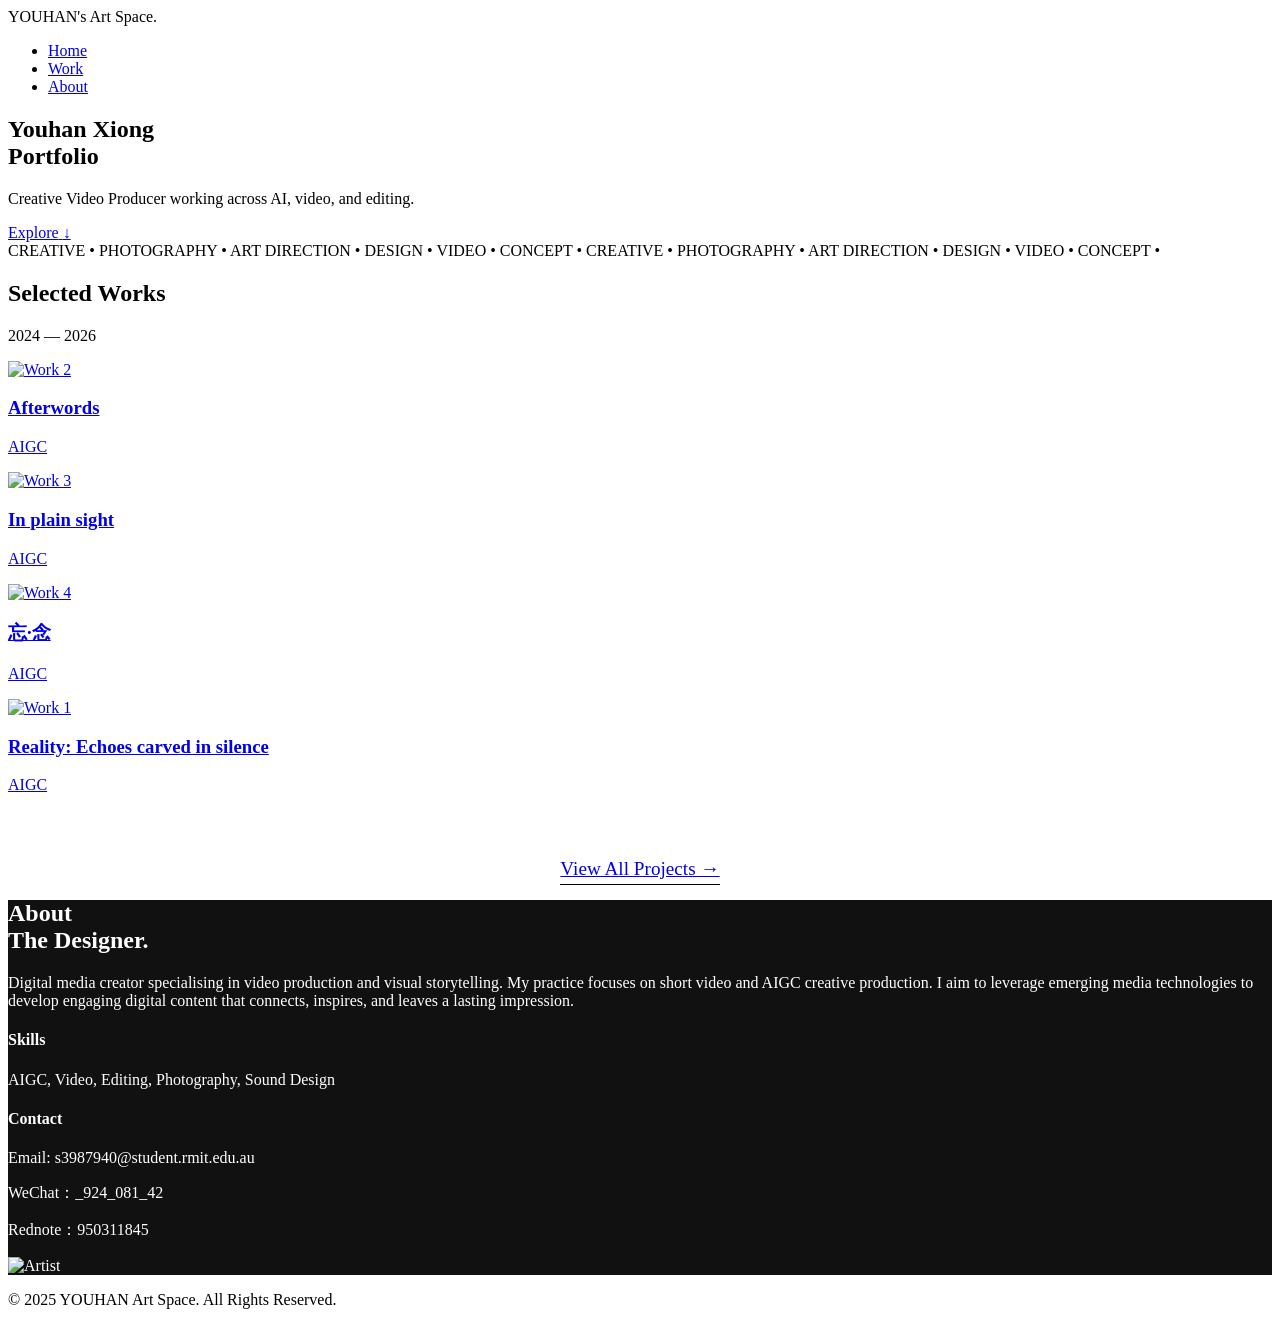
==== index.html @ ec3bd70d "Add files via upload" ====
<!DOCTYPE html>
<html lang="zh-CN">
  <head>
    <meta charset="UTF-8" />
    <meta name="viewport" content="width=device-width, initial-scale=1.0" />
    <title>Artist Portfolio | Minimal</title>
    <!-- 样式重置 -->
    <link rel="stylesheet" href="reset.css" />
    <!-- 引入谷歌字体 -->
    <link rel="preconnect" href="https://fonts.googleapis.com" />
    <link rel="preconnect" href="https://fonts.gstatic.com" crossorigin />
    <link
      href="https://fonts.googleapis.com/css2?family=Inter:wght@300;400&family=Space+Grotesk:wght@300;500;700&display=swap"
      rel="stylesheet"
    />
    <!-- 主样式表 -->
    <link rel="stylesheet" href="style.css" />
  </head>
  <body>
    <!-- 🎨 创意动效：跟随鼠标的光标 -->
    <div class="cursor-dot"></div>
    <div class="cursor-outline"></div>

    <!-- ============================
         1. 导航栏 (Navbar)
         ============================ -->
    <nav class="navbar">
      <div class="logo">YOUHAN's Art Space.</div>
      <ul class="nav-links">
        <li><a href="index.html">Home</a></li>
        <!-- 👇 这里的链接指向 work.html (所有作品页) -->
        <li><a href="work.html">Work</a></li>
        <li><a href="#about">About</a></li>
      </ul>
      <div class="burger">
        <div class="line1"></div>
        <div class="line2"></div>
        <div class="line3"></div>
      </div>
    </nav>

    <!-- ============================
         2. 首页封面 (Hero Section)
         ============================ -->
    <section id="home" class="hero-section">
      <div class="hero-text reveal-text">
        <h1>Youhan Xiong<br />Portfolio</h1>
        <p>Creative Video Producer working across AI, video, and editing.</p>
      </div>
      <a href="#gallery" class="scroll-down-btn">
        <span>Explore</span>
        <span class="arrow">↓</span>
      </a>
    </section>

    <!-- ============================
         3. 无限滚动字幕 (Marquee)
         ============================ -->
    <div class="marquee-container">
      <div class="marquee-content">
        CREATIVE • PHOTOGRAPHY • ART DIRECTION • DESIGN • VIDEO •  CONCEPT • CREATIVE •
        PHOTOGRAPHY • ART DIRECTION • DESIGN • VIDEO • CONCEPT •
      </div>
    </div>

    <!-- ============================
         4. 精选作品 (Selected Works)
         ============================ -->
    <section id="gallery" class="section-container">
      <div class="section-header">
        <h2>Selected Works</h2>
        <span class="line"></span>
        <p>2024 — 2026</p>
      </div>

      <div class="gallery-grid">
        <!-- 👇 修改点：将 div 改为 a 标签，并指向 project-detail.html -->

        <!-- 作品 1 -->
        <a href="project-Afterwards.html" class="art-card reveal-up">
          <div class="img-wrapper">
            <img src="assets/images/img9.jpg" alt="Work 2" />
          </div>
          <div class="card-info">
            <h3>Afterwords</h3>
            <p>AIGC</p>
          </div>
        </a>

        <!-- 作品 2 -->
        <a href="project-In Plain Sight.html" class="art-card reveal-up">
          <div class="img-wrapper">
            <img src="assets/images/img10.jpg" alt="Work 3" />
          </div>
          <div class="card-info">
            <h3>In plain sight</h3>
            <p>AIGC</p>
          </div>
        </a>

        <!-- 作品 3 -->
        <a href="project-忘念.html" class="art-card reveal-up">
          <div class="img-wrapper">
            <img src="assets/images/img8.PNG" alt="Work 4" />
          </div>
          <div class="card-info">
            <h3>忘·念</h3>
            <p>AIGC</p>
          </div>
        </a>

        <!-- 作品 4 -->
        <a href="project-Reality.html" class="art-card reveal-up">
          <div class="img-wrapper">
            <img src="assets/images/img11.png" alt="Work 1" />
          </div>
          <div class="card-info">
            <h3>Reality: Echoes carved in silence</h3>
            <p>AIGC</p>
          </div>
        </a>

      </div>

      

      <!-- 👇 新增：查看更多按钮 -->
      <div style="text-align: center; margin-top: 4rem">
        <a
          href="work.html"
          style="
            font-size: 1.2rem;
            border-bottom: 1px solid #000;
            padding-bottom: 5px;
            font-family: var(--font-heading);
          "
        >
          View All Projects →
        </a>
      </div>
    </section>

    <!-- ============================
         5. 关于板块 (About)
         ============================ -->
    <section
      id="about"
      class="section-container"
      style="background: #111; color: #fff"
    >
      <div class="about-grid">
        <!-- 左侧：文字 -->
        <div class="about-text reveal-up">
          <h2>About<br />The Designer.</h2>
          <p class="bio-text">
            Digital media creator specialising in video production and visual storytelling. My practice focuses on short
            video and AIGC creative production. I aim to leverage emerging media technologies to develop engaging digital
            content that connects, inspires, and leaves a lasting impression.
          </p>

          <div class="resume-details">
            <div class="resume-block">
              <h4>Skills</h4>
              <p>AIGC, Video, Editing, Photography, Sound Design</p>
            </div>

            <div class="resume-block">
              <h4>Contact</h4>
              <p>
                Email: s3987940@student.rmit.edu.au<br />
              </p>
              <p>WeChat：_924_081_42</p>
              <p>Rednote：950311845</p>
            </div>
          </div>
        </div>

        <!-- 右侧：图片 -->
        <div class="profile-image">
          <img src="assets/images/艺术家照片.jpg" alt="Artist" />
        </div>
      </div>
    </section>

    <!-- ============================
         6. 页脚 (Footer)
         ============================ -->
    <footer class="footer">
      <p>&copy; 2025 YOUHAN Art Space. All Rights Reserved.</p>
    </footer>

    <script src="script.js"></script>
  </body>
</html>
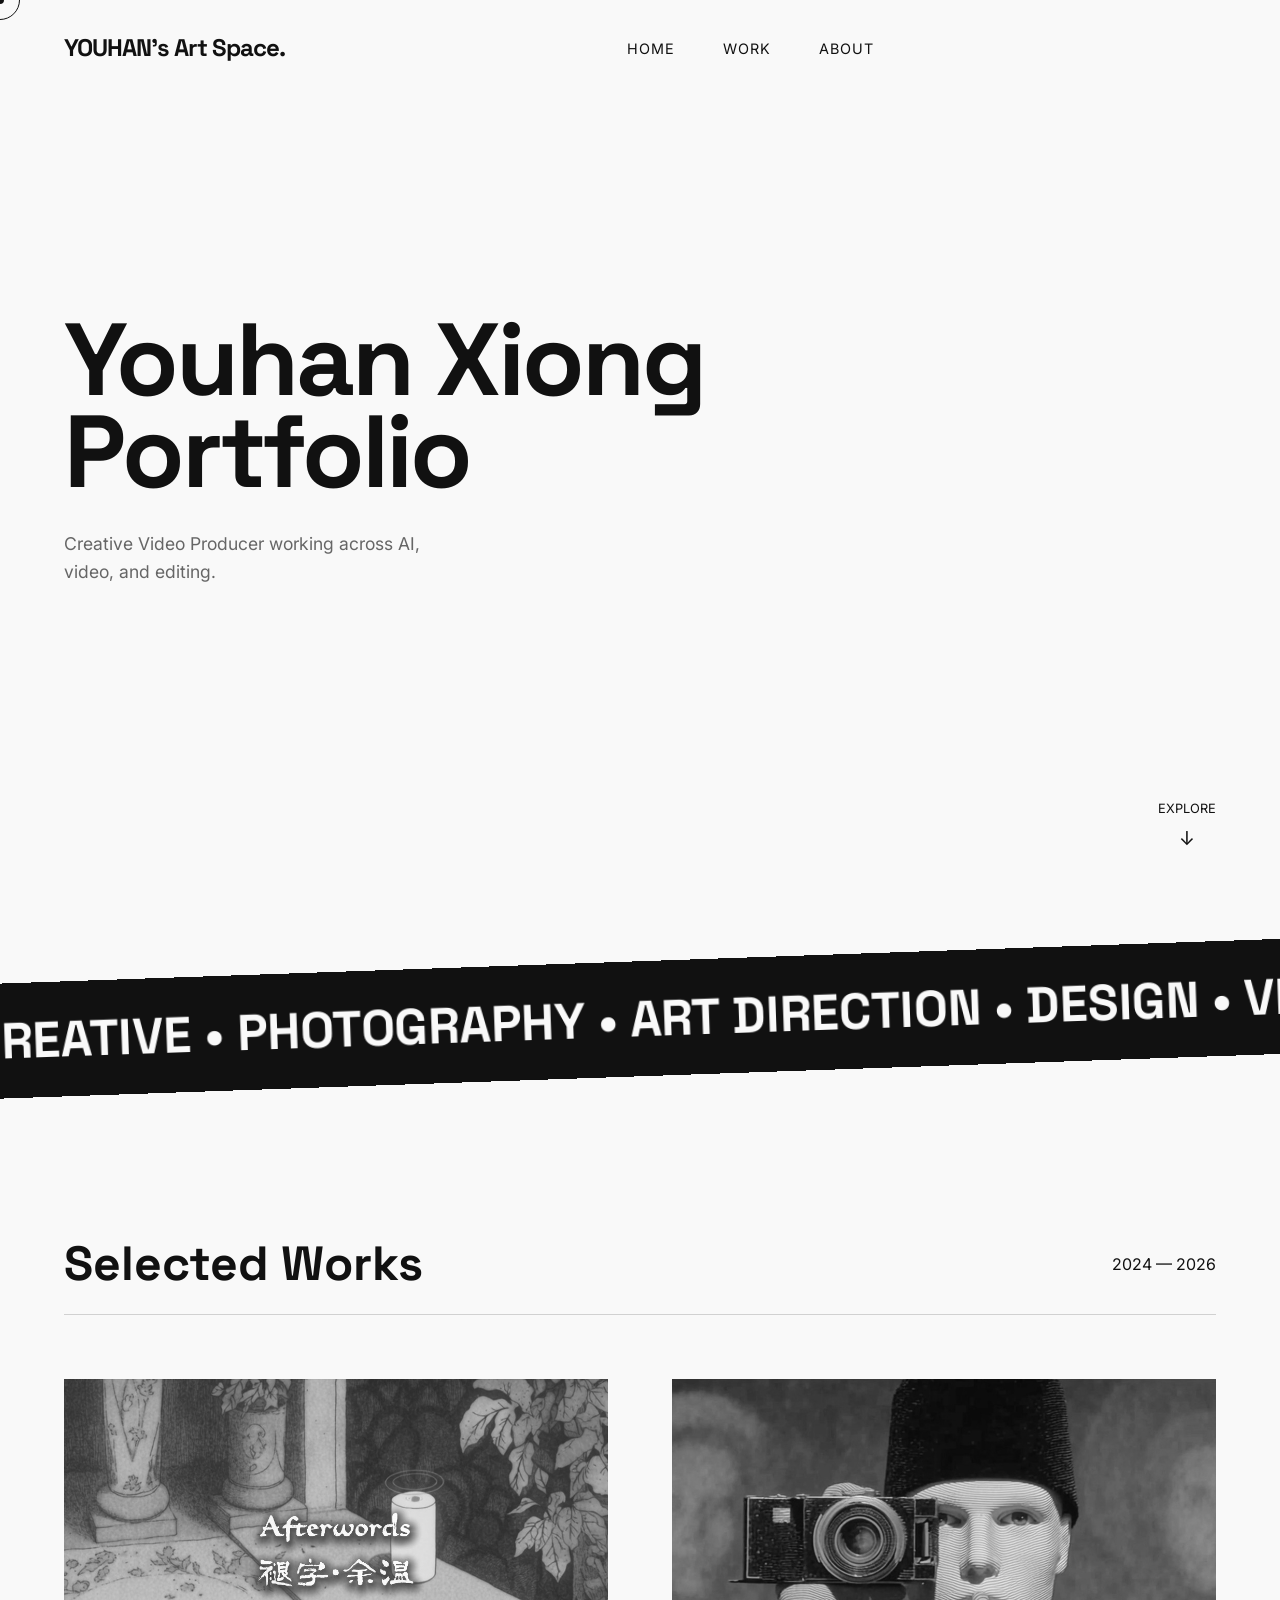
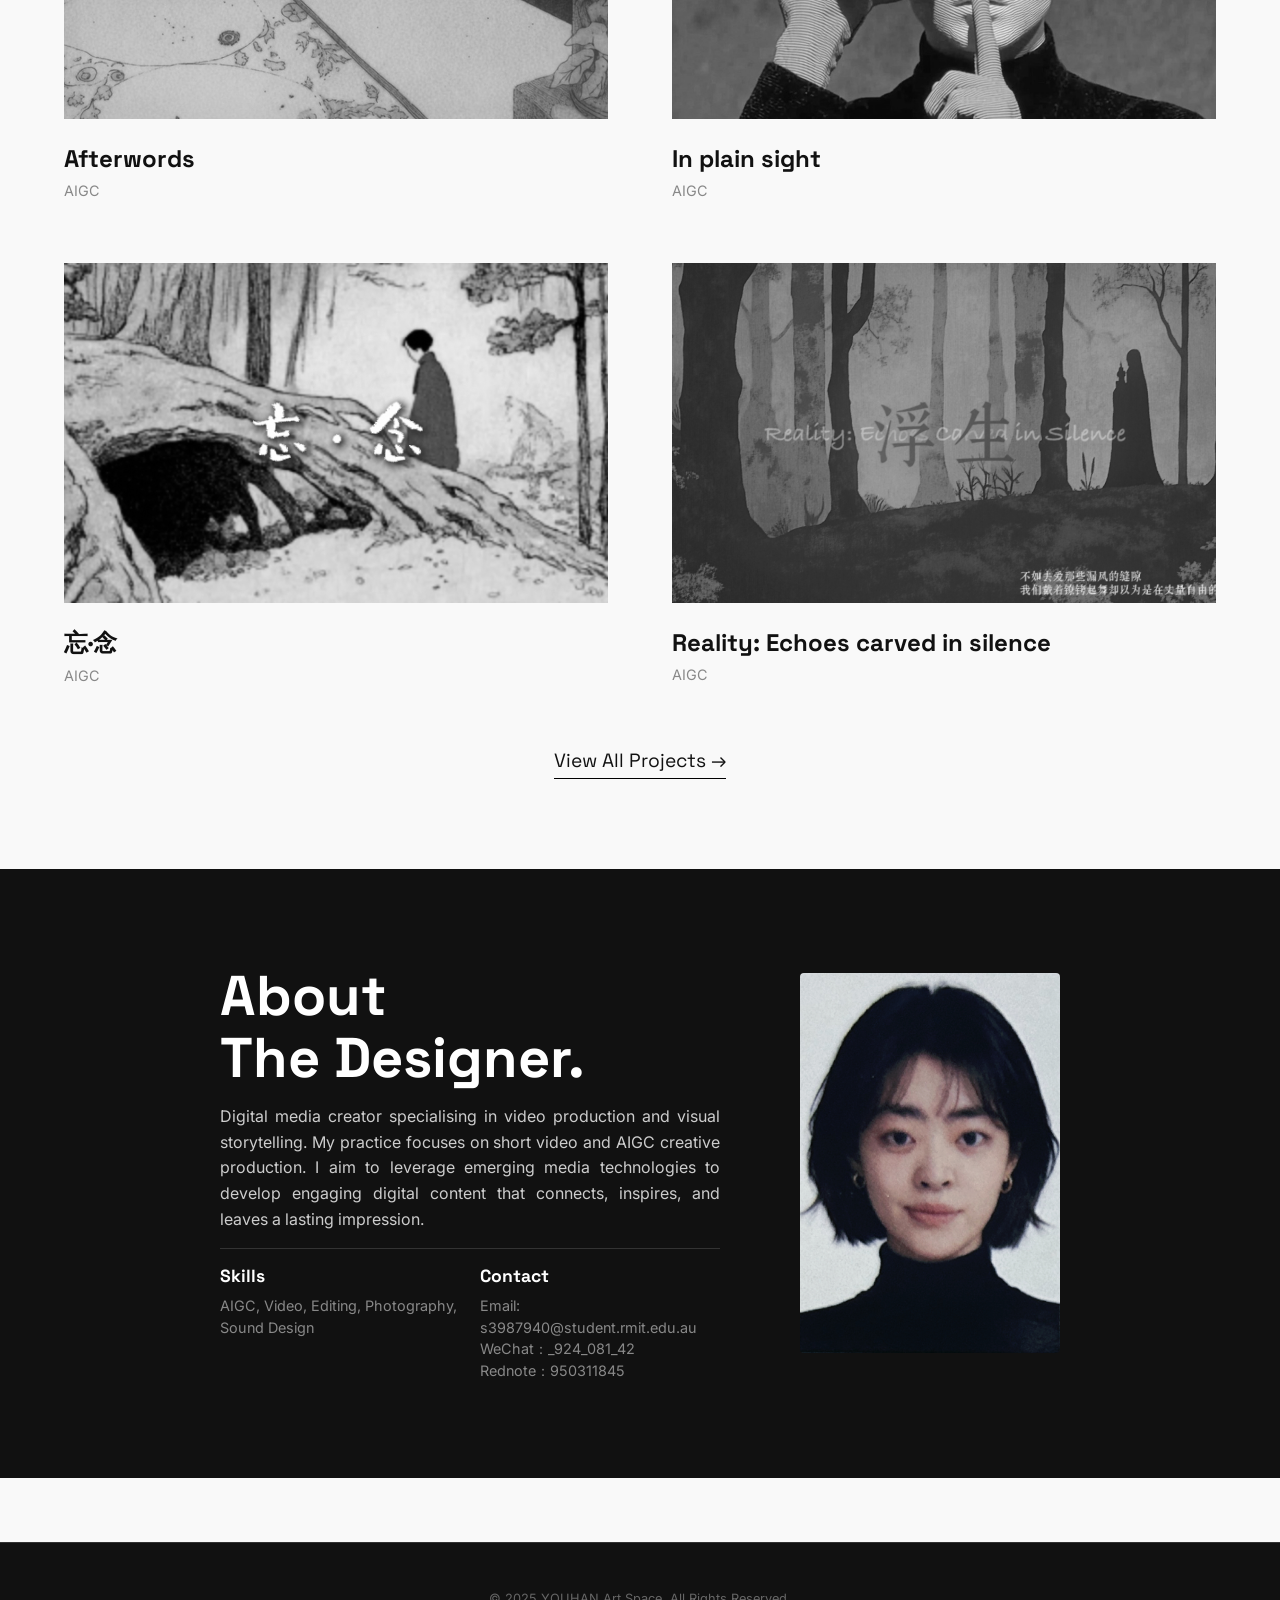
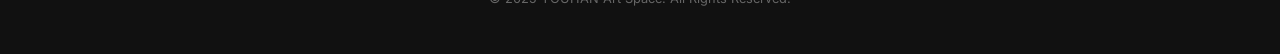
==== commit a042d9b2: "ok" ====
--- a/index.html
+++ b/index.html
@@ -177,7 +177,7 @@
 
         <!-- 右侧：图片 -->
         <div class="profile-image">
-          <img src="assets/images/艺术家照片.jpg" alt="Artist" />
+          <img src="assets/images/艺术家照片.JPG" alt="Artist" />
         </div>
       </div>
     </section>
